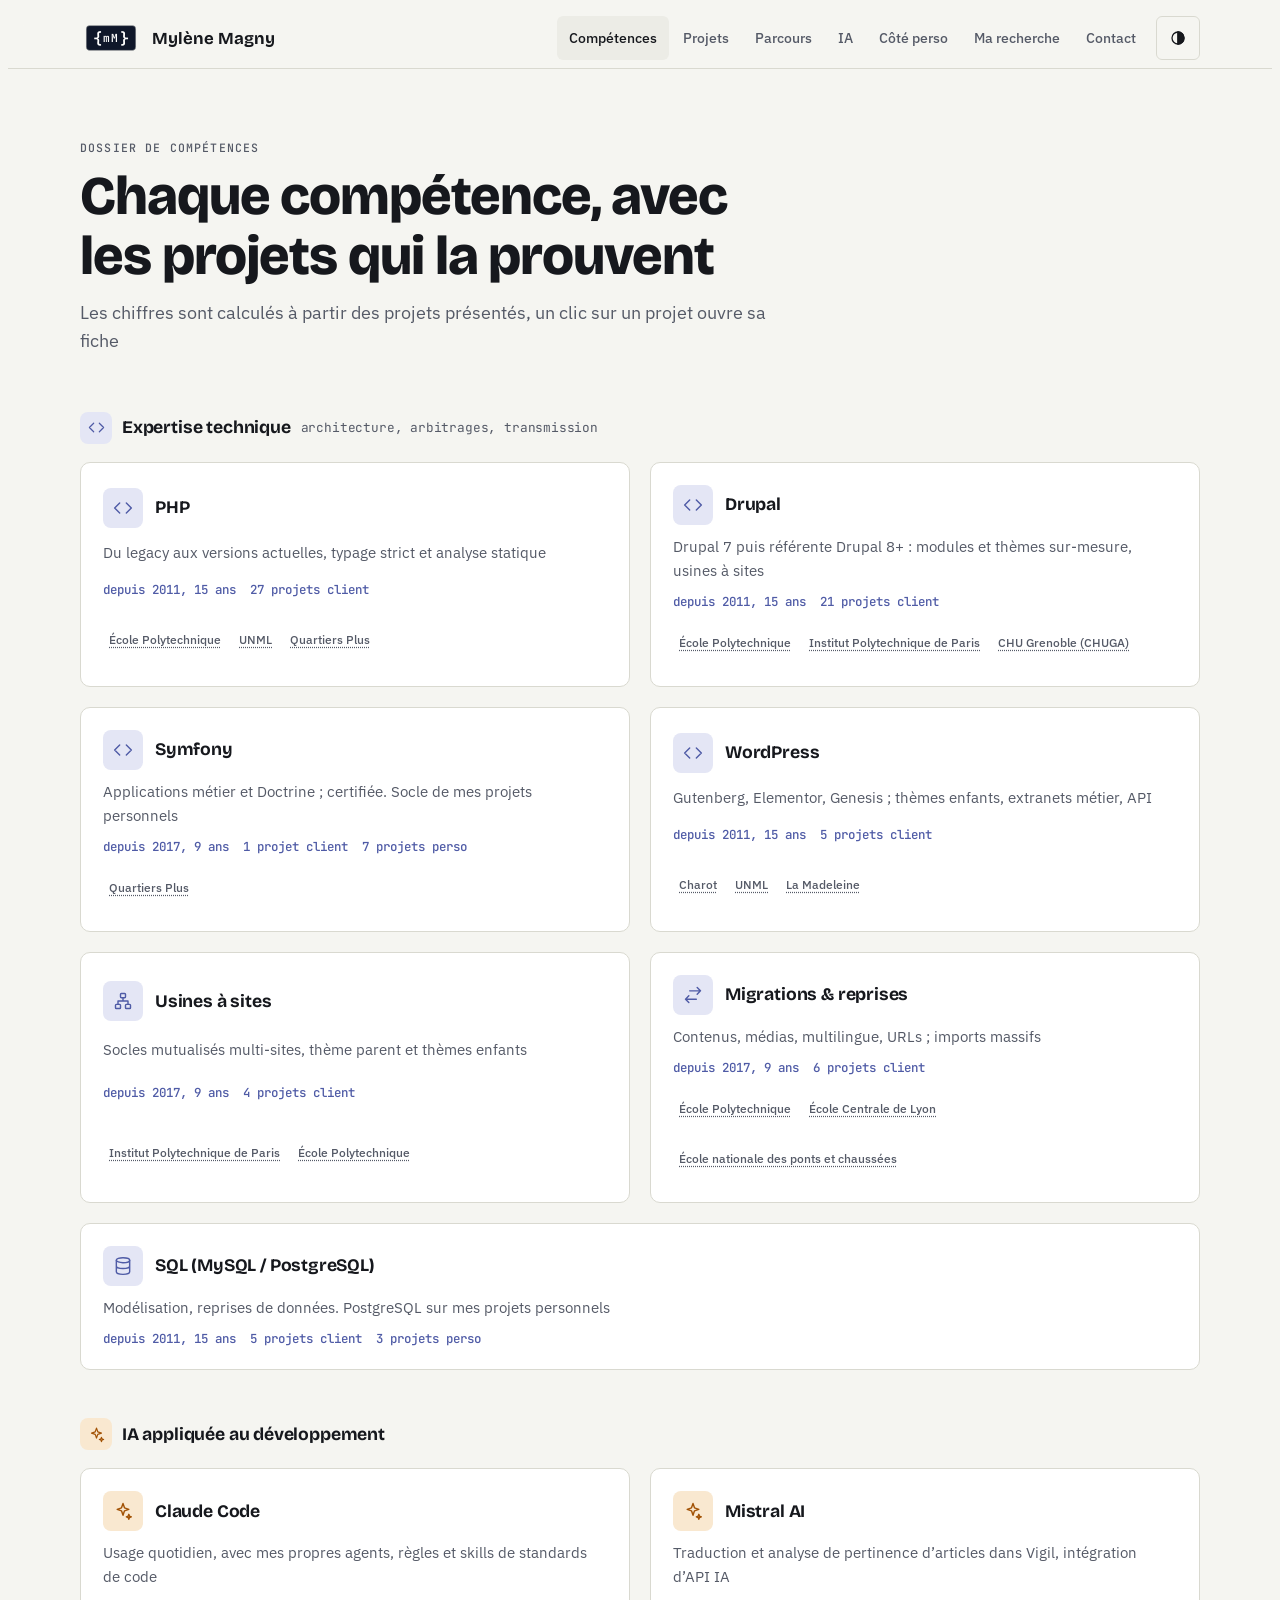
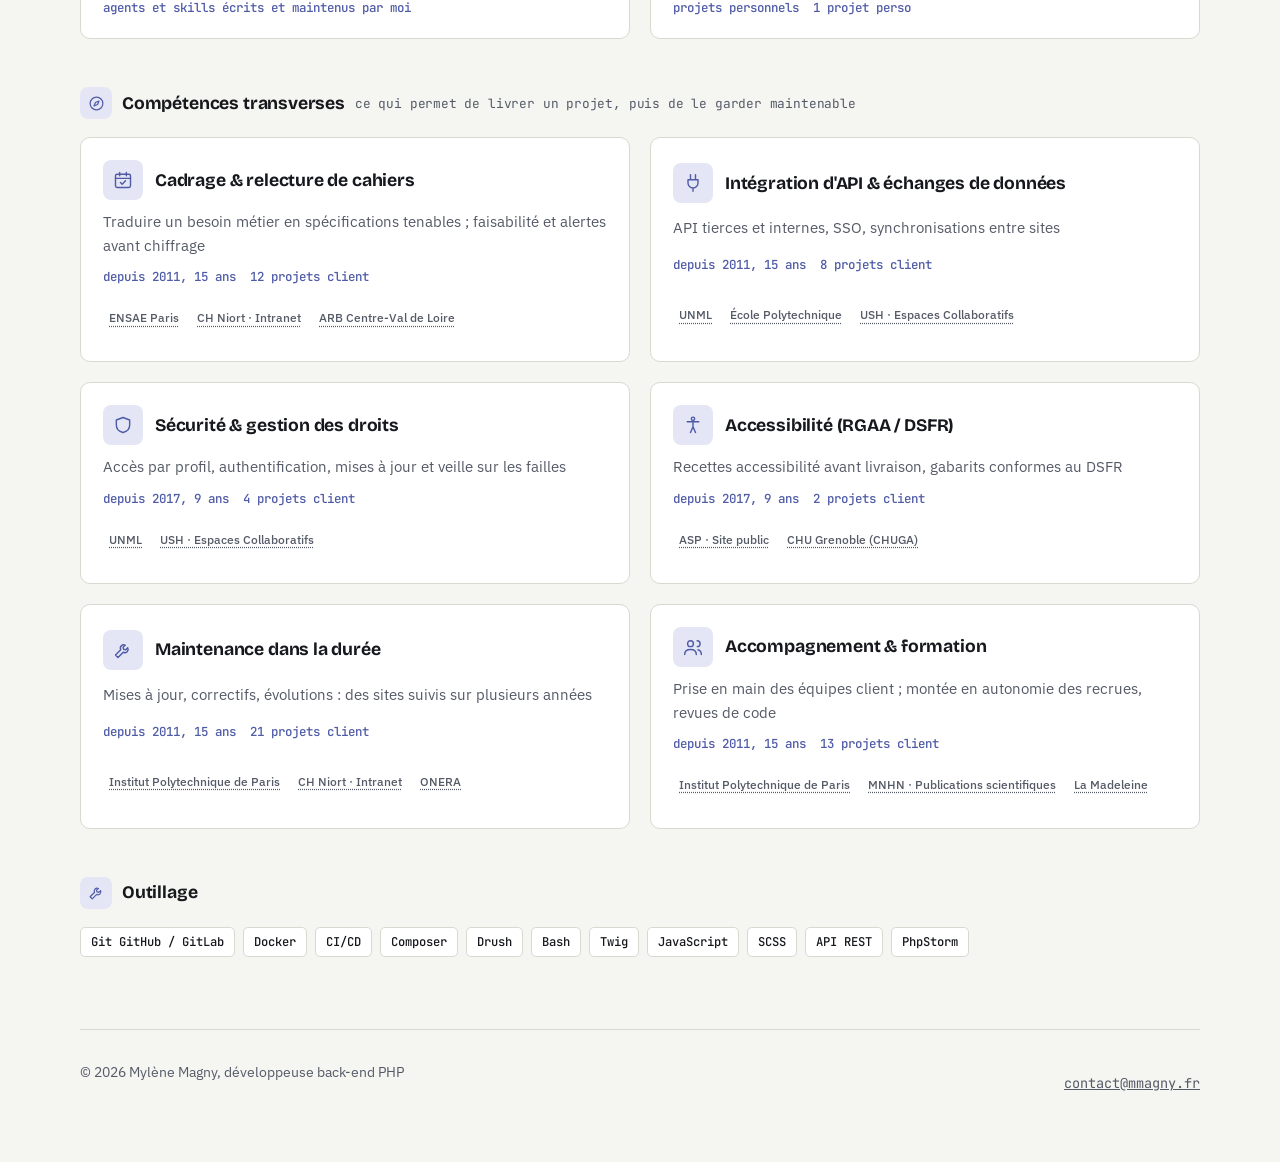
==== site/competences.html @ 267fdde6 "feat(site): harmoniser les intitulés, retirer les éléments sensibles des projets et enrichir les loi" ====
<!doctype html>
<html lang="fr">
<head>
    <script src="/tarteaucitron/tarteaucitron.min.js"></script>

    <script type="text/javascript">
        tarteaucitron.init({
            "privacyUrl": "", /* Url de la politique de confidentialité */
            "bodyPosition": "top", /* top place le bandeau de consentement au début du code html, mieux pour l'accessibilité */

            "hashtag": "#tarteaucitron", /* Hashtag qui permet d'ouvrir le panneau de contrôle  */
            "cookieName": "tarteaucitron", /* Nom du cookie (uniquement lettres et chiffres) */

            "orientation": "middle", /* Position de la bannière (top - bottom - popup - banner) */

            "groupServices": true, /* Grouper les services par catégorie */
            "showDetailsOnClick": true, /* Cliquer pour ouvrir la description */
            "serviceDefaultState": "wait", /* Statut par défaut (true - wait - false) */

            "showAlertSmall": false, /* Afficher la petite bannière en bas à droite */
            "cookieslist": false, /* Afficher la liste des cookies via une mini bannière */
            "cookieslistEmbed": false, /* Afficher la liste des cookies dans le panneau de contrôle */

            "closePopup": true, /* Afficher un X pour fermer la bannière */

            "showIcon": true, /* Afficher un cookie pour ouvrir le panneau */
            //"iconSrc": "", /* Optionnel: URL ou image en base64 */
            "iconPosition": "BottomRight", /* Position de l'icons: (BottomRight - BottomLeft - TopRight - TopLeft) */

            "adblocker": false, /* Afficher un message si un Adblocker est détecté */

            "DenyAllCta" : true, /* Afficher le bouton Tout refuser */
            "AcceptAllCta" : true, /* Afficher le bouton Tout accepter */
            "highPrivacy": true, /* Attendre le consentement */
            "alwaysNeedConsent": false, /* Demander le consentement même pour les services "Privacy by design" */

            "handleBrowserDNTRequest": false, /* Refuser tout par défaut si Do Not Track est activé sur le navigateur */

            "removeCredit": false, /* Retirer le lien de crédit vers tarteaucitron.io */
            "moreInfoLink": true, /* Afficher le lien En savoir plus */

            "useExternalCss": false, /* Mode expert : désactiver le chargement des fichiers .css tarteaucitron */
            "useExternalJs": false, /* Mode expert : désactiver le chargement des fichiers .js tarteaucitron */

            //"cookieDomain": ".my-multisite-domaine.fr", /* Optionnel: domaine principal pour partager le consentement avec des sous domaines */

            "readmoreLink": "", /* Changer le lien En savoir plus par défaut */

            "mandatory": true, /* Afficher un message pour l'utilisation de cookies obligatoires */
            "mandatoryCta": false, /* Afficher un bouton pour les cookies obligatoires (déconseillé) */

            //"customCloserId": "", /* Optionnel a11y: ID personnalisé pour ouvrir le panel */

            "googleConsentMode": true, /* Activer le Google Consent Mode v2 pour Google ads & GA4 */
            "bingConsentMode": true, /* Activer le Bing Consent Mode pour Clarity & Bing Ads */
            "pianoConsentMode": true, /* Activer le Consent Mode pour Piano Analytics */
            "pianoConsentModeEssential": false, /* Activer par défaut le mode Essential de Piano */
            "softConsentMode": false, /* Soft consent mode (le consentement est requis pour charger les tags) */

            "dataLayer": false, /* Envoyer un événement dans dataLayer avec le statut des services */
            "serverSide": false, /* Server side seulement, les tags ne sont pas chargé côté client */

            "partnersList": true /* Afficher le détail du nombre de partenaires sur la bandeau */
        });
    </script>

    <script>
        tarteaucitron.user.gtagUa = 'G-7Z94XRN9K2';
        // tarteaucitron.user.gtagCrossdomain = ['example.com', 'example2.com'];
        tarteaucitron.user.gtagMore = function () { /* add here your optionnal gtag() */ };
        (tarteaucitron.job = tarteaucitron.job || []).push('gtag');
    </script>

    <meta charset="utf-8" />
    <meta name="viewport" content="width=device-width, initial-scale=1" />

    <title>Compétences · Mylène Magny</title>
    <meta name="description" content="Dossier de compétences de Mylène Magny : Drupal, PHP, Symfony, WordPress, et compétences transverses, avec l'ancienneté et les projets qui les prouvent." />

    <link rel="canonical" href="https://mmagny.fr/competences.html">

    <!-- Partage social : mêmes règles que la page d'accueil, URL absolues. -->
    <meta property="og:site_name" content="Mylène Magny">
    <meta property="og:locale" content="fr_FR">
    <meta property="og:title" content="Compétences · Mylène Magny">
    <meta property="og:description"
          content="Dossier de compétences de Mylène Magny : Drupal, PHP, Symfony, WordPress, et compétences transverses, avec l'ancienneté et les projets qui les prouvent.">
    <meta property="og:type" content="website">
    <meta property="og:url" content="https://mmagny.fr/competences.html">
    <meta property="og:image" content="https://mmagny.fr/assets/img/og-image.png">
    <meta property="og:image:width" content="1200">
    <meta property="og:image:height" content="630">
    <meta property="og:image:type" content="image/png">
    <meta property="og:image:alt"
          content="Mylène Magny, développeuse back-end PHP : Drupal, Symfony, WordPress, Docker.">

    <meta name="twitter:card" content="summary_large_image">
    <meta name="twitter:title" content="Compétences · Mylène Magny">
    <meta name="twitter:description"
          content="Dossier de compétences de Mylène Magny : Drupal, PHP, Symfony, WordPress, et compétences transverses, avec l'ancienneté et les projets qui les prouvent.">
    <meta name="twitter:image" content="https://mmagny.fr/assets/img/og-image.png">

    <link rel="icon" href="./assets/favicon/favicon.ico" sizes="any">
    <link rel="icon" type="image/png" sizes="32x32" href="./assets/favicon/favicon-32x32.png">
    <link rel="icon" type="image/png" sizes="16x16" href="./assets/favicon/favicon-16x16.png">
    <link rel="apple-touch-icon" sizes="180x180" href="./assets/favicon/apple-touch-icon.png">
    <link rel="manifest" href="./assets/favicon/site.webmanifest">
    <meta name="theme-color" content="#0f172a">

    <link rel="preconnect" href="https://fonts.googleapis.com">
    <link rel="preconnect" href="https://fonts.gstatic.com" crossorigin>
    <link href="https://fonts.googleapis.com/css2?family=Bricolage+Grotesque:opsz,wght@12..96,500;12..96,700;12..96,800&amp;family=IBM+Plex+Sans:wght@400;500;600&amp;family=JetBrains+Mono:wght@400;500;600&amp;display=swap" rel="stylesheet">
    <link rel="stylesheet" href="./assets/css/site.css">
    <script>try{var th=localStorage.getItem('theme');if(th)document.documentElement.dataset.theme=th}catch(e){}</script>

<!-- Matomo -->
    <script>
        var _paq = window._paq = window._paq || [];
        /* tracker methods like "setCustomDimension" should be called before "trackPageView" */
        _paq.push(['trackPageView']);
        _paq.push(['enableLinkTracking']);
        (function() {
            var u="//matomo.mmagny.fr/";
            _paq.push(['setTrackerUrl', u+'matomo.php']);
            _paq.push(['setSiteId', '1']);
            var d=document, g=d.createElement('script'), s=d.getElementsByTagName('script')[0];
            g.async=true; g.src=u+'matomo.js'; s.parentNode.insertBefore(g,s);
        })();
    </script>
    <!-- End Matomo Code -->
</head>

<body id="top">
<a href="#contenu" class="skip">Aller au contenu</a>
<header class="top"><div class="bar">
  <a class="brand" href="./index.html#top" aria-label="Accueil"><svg class="logo" xmlns="http://www.w3.org/2000/svg" width="62" height="38" viewBox="0 0 1000 600" aria-hidden="true">
                <g transform="translate(500,300)">
                    <rect x="-400" y="-200" width="800" height="400" rx="55" ry="55" fill="#0f172a"/>
                    <text x="-220" y="20" text-anchor="middle" dominant-baseline="middle" fill="#ffffff" font-size="250" font-weight="600" font-family="JetBrains Mono, Menlo, Consolas, monospace">{</text>
                    <text x="0" y="20" text-anchor="middle" dominant-baseline="middle" fill="#ffffff" font-size="180" font-weight="600" font-family="JetBrains Mono, Menlo, Consolas, monospace" letter-spacing="10">mM</text>
                    <text x="220" y="20" text-anchor="middle" dominant-baseline="middle" fill="#ffffff" font-size="250" font-weight="600" font-family="JetBrains Mono, Menlo, Consolas, monospace">}</text>
                </g>
            </svg><span>Mylène Magny</span></a>
  <nav aria-label="Navigation">
    <a href="./competences.html" aria-current="page">Compétences</a>
    <a href="./projets.html">Projets</a>
    <a href="./index.html#experiences">Parcours</a>
    <a href="./index.html#ia">IA</a>
    <a href="./index.html#projets-perso">Côté perso</a>
    <a href="./index.html#recherche">Ma recherche</a>
    <a href="./index.html#contact">Contact</a>
  </nav>
  <button class="theme" type="button" data-theme-toggle aria-label="Changer de thème" title="Changer de thème"><svg class="ic" viewBox="0 0 24 24" aria-hidden="true"><circle cx="12" cy="12" r="8"/><path d="M12 4v16"/><path d="M12 4a8 8 0 0 1 0 16z" fill="currentColor"/></svg></button>
</div></header>

<main class="wrap" id="contenu">
<section style="border:0;padding-bottom:20px">
    <div class="head"><span class="label">Dossier de compétences</span><h1 style="font-size:clamp(2.2rem,5vw,3.4rem)">Chaque compétence, avec les projets qui la prouvent</h1>
      <p class="lead">Les chiffres sont calculés à partir des projets présentés, un clic sur un projet ouvre sa fiche</p></div>
  </section>
  <section style="border:0;padding-top:0">
    <h3 class="sub" style="margin-top:0"><span class="tile sm" data-ic="code"></span>Expertise technique <span class="note">architecture, arbitrages, transmission</span></h3>
    <div class="grid2" id="c-tech"></div>
    <h3 class="sub"><span class="tile sm ia" data-ic="sparkles"></span>IA appliquée au développement</h3>
    <div class="grid2" id="c-ia"></div>
    <h3 class="sub"><span class="tile sm" data-ic="compass"></span>Compétences transverses <span class="note">ce qui permet de livrer un projet, puis de le garder maintenable</span></h3>
    <div class="grid2" id="c-trans"></div>
    <h3 class="sub"><span class="tile sm" data-ic="wrench"></span>Outillage</h3>
    <div class="tags"><span class="chip">Git GitHub / GitLab</span><span class="chip">Docker</span><span class="chip">CI/CD</span><span class="chip">Composer</span><span class="chip">Drush</span><span class="chip">Bash</span><span class="chip">Twig</span><span class="chip">JavaScript</span><span class="chip">SCSS</span><span class="chip">API REST</span><span class="chip">PhpStorm</span></div>
  </section>

<footer><span>© <span id="year"></span> Mylène Magny, développeuse back-end PHP</span><a class="mono" href="mailto:contact@mmagny.fr">contact@mmagny.fr</a></footer>
</main>
<script src="./assets/js/icons.js"></script>
<script src="./assets/js/theme.js"></script>
<script src="./assets/js/projets-data.js"></script>
<script src="./assets/js/personal-projects.js"></script>
<script src="./assets/js/competences.js"></script>
</body>
</html>
---- site/assets/css/site.css ----
/* Concept : lecture de code. Blocs terminal, violet PHP pour le back-end, ambre réservé à l'IA. */
:root{
  --bg:#F5F5F1; --surface:#FFFFFF; --surface2:#ECECE6; --line:#D9D9D0;
  --fg:#16181D; --muted:#555A67;
  --php:#4F5BA6; --php-soft:#E4E6F5;
  --ia:#A25205; --ia-soft:#F9E8D0;
  --ok:#2F7D4F;
  --term:#12141A; --term-fg:#D6D9E0; --term-dim:#7C8393;
  --f-display:"Bricolage Grotesque",system-ui,sans-serif;
  --f-body:"IBM Plex Sans",system-ui,sans-serif;
  --f-mono:"JetBrains Mono",ui-monospace,Menlo,monospace;
}
@media (prefers-color-scheme:dark){:root:not([data-theme="light"]){
  --bg:#0E1015; --surface:#151821; --surface2:#1B1F2A; --line:#272C39;
  --fg:#ECEDF1; --muted:#9AA0AE; --php:#9AA6F2; --php-soft:#1F2442;
  --ia:#F0A449; --ia-soft:#33260F; --ok:#6CCB92;
  --term:#0A0B0F; --term-fg:#D6D9E0; --term-dim:#6D7485; color-scheme:dark}}
:root[data-theme="dark"]{
  --bg:#0E1015; --surface:#151821; --surface2:#1B1F2A; --line:#272C39;
  --fg:#ECEDF1; --muted:#9AA0AE; --php:#9AA6F2; --php-soft:#1F2442;
  --ia:#F0A449; --ia-soft:#33260F; --ok:#6CCB92;
  --term:#0A0B0F; --term-fg:#D6D9E0; --term-dim:#6D7485; color-scheme:dark}

*{box-sizing:border-box}
body{background:var(--bg);color:var(--fg);font:400 16px/1.6 var(--f-body);padding-block:0;
  padding-left:max(16px,env(safe-area-inset-left,0px));padding-right:max(16px,env(safe-area-inset-right,0px))}
a{color:inherit}
:focus-visible{outline:2px solid var(--php);outline-offset:3px;border-radius:4px}
.wrap{max-width:1120px;margin:0 auto}
h1,h2,h3,h4{font-family:var(--f-display);line-height:1.1;margin:0;text-wrap:balance;letter-spacing:-.02em}
h1{font-size:clamp(2.4rem,6.4vw,4.4rem);font-weight:800}
h2{font-size:clamp(1.7rem,3.6vw,2.4rem);font-weight:700}
h3{font-size:1.1rem;font-weight:700;letter-spacing:-.01em}
h4{font-size:1rem;font-weight:700}
p{margin:0}
.mono{font-family:var(--f-mono)}
.label{font:500 .72rem/1.2 var(--f-mono);letter-spacing:.1em;text-transform:uppercase;color:var(--muted);display:inline-flex;align-items:center;gap:8px}
.lead{font-size:1.12rem;color:var(--muted);max-width:64ch}
.body{color:var(--muted);font-size:.97rem;max-width:68ch}
section{padding-block:72px;border-top:1px solid var(--line)}
.head{display:grid;gap:12px;margin-bottom:36px}
.ic{width:1.15em;height:1.15em;stroke:currentColor;fill:none;stroke-width:1.7;stroke-linecap:round;stroke-linejoin:round;flex:none}
.tile{width:40px;height:40px;border-radius:8px;display:grid;place-items:center;background:var(--php-soft);color:var(--php);flex:none}
.tile .ic{width:20px;height:20px}
.tile.ia{background:var(--ia-soft);color:var(--ia)}
.tile.sm{width:32px;height:32px}.tile.sm .ic{width:17px;height:17px}

header.top{position:sticky;top:env(safe-area-inset-top,0px);z-index:20;background:color-mix(in srgb,var(--bg) 90%,transparent);backdrop-filter:blur(10px);border-bottom:1px solid var(--line);
  margin-inline:calc(-1 * max(16px,env(safe-area-inset-left,0px)));padding-inline:max(16px,env(safe-area-inset-left,0px))}
body::before{content:"";position:fixed;inset:0 0 auto;height:env(safe-area-inset-top,0px);z-index:30;background:var(--bg)}
.bar{display:flex;align-items:center;gap:8px;min-height:60px;max-width:1120px;margin:0 auto}
.brand{font:700 1.05rem var(--f-display);text-decoration:none;display:flex;align-items:center;gap:10px;margin-right:auto;min-height:44px}
.brand i{font:500 .8rem var(--f-mono);font-style:normal;background:var(--fg);color:var(--bg);padding:3px 7px;border-radius:4px}
nav{display:flex;gap:2px}
nav a,.theme{font:500 .88rem var(--f-body);text-decoration:none;padding:0 12px;border-radius:6px;color:var(--muted);min-height:44px;display:inline-flex;align-items:center;white-space:nowrap}
nav a:hover{color:var(--fg)}
nav a[aria-current="page"]{color:var(--fg);background:var(--surface2)}
.theme{border:1px solid var(--line);background:none;cursor:pointer;color:var(--fg)}
@media(max-width:900px){.bar{flex-wrap:wrap;padding-block:4px}nav{order:3;width:100%;overflow-x:auto}}

.btn{display:inline-flex;align-items:center;gap:8px;min-height:48px;padding:0 20px;border-radius:6px;font:600 .95rem var(--f-body);text-decoration:none;border:1px solid var(--fg);cursor:pointer;background:none;color:var(--fg)}
.btn.solid{background:var(--fg);color:var(--bg)}
.btn.sm{min-height:44px;padding:0 16px;font-size:.88rem}
.btn:hover{transform:translateY(-1px)}
.actions{display:flex;flex-wrap:wrap;gap:12px}

.chip{font:500 .76rem/1 var(--f-mono);padding:8px 10px;min-height:30px;border:1px solid var(--line);border-radius:5px;background:var(--surface);color:var(--fg);display:inline-flex;align-items:center;gap:6px}
.chip.php{background:var(--php-soft);border-color:transparent;color:var(--php)}
.chip.ia{background:var(--ia-soft);border-color:transparent;color:var(--ia)}
.chip.ok{color:var(--ok)}
.tags{display:flex;flex-wrap:wrap;gap:8px}

.term{background:var(--term);color:var(--term-fg);border-radius:10px;border:1px solid var(--line);overflow:hidden;font:400 .82rem/1.7 var(--f-mono);min-width:0}
.term .tb{display:flex;align-items:center;gap:7px;padding:10px 14px;border-bottom:1px solid #ffffff14;color:var(--term-dim);font-size:.74rem}
.term .tb b{width:9px;height:9px;border-radius:50%;background:#ffffff25;display:inline-block}
.term .tb span{margin-left:8px;flex:1}
.term .tb button{background:none;border:1px solid #ffffff25;color:var(--term-dim);border-radius:5px;font:inherit;padding:0 10px;min-height:44px;cursor:pointer;margin-block:-8px}
.term pre{margin:0;padding:16px 18px;overflow-x:auto;font:inherit;white-space:pre;min-height:11.5em}
.tk{color:#9AA6F2}.ts{color:#8FD6A8}.tc{color:var(--term-dim)}.ta{color:#F0A449}

.hero{padding-block:64px 56px;border:0;display:grid;grid-template-columns:1.1fr .9fr;gap:48px;align-items:center}
.hero>*{min-width:0}
.hero h1 em{font-style:normal;color:var(--php)}
.avail{display:inline-flex;align-items:center;gap:8px;font:500 .85rem var(--f-mono);color:var(--muted);margin-bottom:22px}
.avail::before{content:"";width:8px;height:8px;border-radius:50%;background:var(--ok);box-shadow:0 0 0 4px color-mix(in srgb,var(--ok) 25%,transparent)}
.hero .tags{margin-block:24px 28px}
@media(max-width:860px){.hero{grid-template-columns:1fr;gap:32px;padding-block:40px 40px}}
.facts{display:grid;grid-template-columns:repeat(3,1fr);border:1px solid var(--line);border-radius:10px;background:var(--surface);overflow:hidden;margin-bottom:20px}
.facts div{padding:22px;border-right:1px solid var(--line);color:var(--muted);font-size:.95rem}
.facts div:last-child{border:0}
.facts b{font:800 1.9rem/1 var(--f-display);letter-spacing:-.03em;font-variant-numeric:tabular-nums;color:var(--fg);margin-right:.3em}
@media(max-width:620px){.facts{grid-template-columns:1fr}.facts div{border-right:0;border-bottom:1px solid var(--line)}.facts div:last-child{border:0}}

.grid2,.grid3,.grid4{display:grid;gap:20px}
.grid2{grid-template-columns:repeat(2,1fr)}.grid3{grid-template-columns:repeat(3,1fr)}.grid4{grid-template-columns:repeat(4,1fr)}
.grid2>*,.grid3>*,.grid4>*{min-width:0}
@media(max-width:960px){.grid4{grid-template-columns:1fr 1fr}.grid3{grid-template-columns:1fr 1fr}}
@media(max-width:620px){.grid2,.grid3,.grid4{grid-template-columns:1fr}}
.card{background:var(--surface);border:1px solid var(--line);border-radius:10px;padding:22px;display:flex;flex-direction:column;gap:12px;min-width:0;text-align:left;color:inherit;font:inherit}
.card p{color:var(--muted);font-size:.94rem}
.card .top{display:flex;align-items:center;gap:12px}
.card .stackrow{display:flex;flex-wrap:wrap;gap:6px;margin-top:auto;padding-top:6px}
button.card{cursor:pointer;transition:border-color .2s,transform .2s}
button.card:hover{border-color:var(--php);transform:translateY(-2px)}
.more{font:500 .78rem var(--f-mono);color:var(--php);display:inline-flex;align-items:center;gap:6px;margin-top:4px}

.lvl{display:grid;grid-template-columns:230px 1fr;border-top:1px solid var(--line);padding-block:22px;gap:12px 32px}
.lvl:last-of-type{border-bottom:1px solid var(--line)}
.lvl>*{min-width:0}
.lvl h3 .label{display:block;margin-top:8px;font-weight:400;text-transform:none;letter-spacing:0;font-family:var(--f-body);font-size:.85rem}
@media(max-width:700px){.lvl{grid-template-columns:1fr}}

.ia-band{background:var(--surface);border-block:1px solid var(--line)}
.ia-band .label.ia{color:var(--ia)}
.flow{display:grid;grid-template-columns:repeat(4,1fr);gap:20px;margin-block:8px 36px}
.flow>div{padding:16px 0 0;border-top:3px solid var(--line)}
.flow>div.h{border-top-color:var(--php)}.flow>div.m{border-top-color:var(--ia)}
.flow b{display:flex;gap:8px;align-items:center;font:700 1rem var(--f-display);margin-bottom:4px}
.flow span{font-size:.9rem;color:var(--muted)}
.flow small{font:500 .7rem var(--f-mono);letter-spacing:.08em;text-transform:uppercase;display:block;margin-bottom:8px}
.flow .h small{color:var(--php)}.flow .m small{color:var(--ia)}
@media(max-width:760px){.flow{grid-template-columns:1fr 1fr}}
@media(max-width:480px){.flow{grid-template-columns:1fr}}
.split{display:grid;grid-template-columns:1fr 1fr;gap:20px}
.split>*{min-width:0}
@media(max-width:820px){.split{grid-template-columns:1fr}}
.rule{border:1px solid var(--line);border-radius:10px;padding:22px;background:var(--bg)}
.rule ul{margin:12px 0 0;padding:0;list-style:none;display:grid;gap:10px}
.rule li{display:flex;gap:10px;font-size:.95rem}
.rule li .ic{margin-top:.25em;color:var(--php)}
.rule.ia li .ic{color:var(--ia)}
.rule .label{color:var(--php)}.rule.ia .label{color:var(--ia)}
.quote{border-left:3px solid var(--ia);padding:4px 0 4px 20px;font:500 1.1rem/1.5 var(--f-display);max-width:60ch}

.tl>div{display:grid;grid-template-columns:150px 1fr;gap:12px 32px;padding-block:26px;border-top:1px solid var(--line)}
.tl>div>*{min-width:0}
.tl .yr{font:500 .9rem var(--f-mono);color:var(--muted)}
.tl ul,.plain{margin:10px 0 0;padding:0;list-style:none;display:grid;gap:8px;color:var(--muted);font-size:.94rem}
.tl li,.plain li{display:flex;gap:10px}
.tl li .ic,.plain li .ic{margin-top:.28em;color:var(--php)}
.tl li b,.plain li b{color:var(--fg);font-weight:600}
.cols{display:grid;grid-template-columns:1fr 1fr;gap:32px}
.cols>*{min-width:0}
@media(max-width:620px){.tl>div,.cols{grid-template-columns:1fr}}
.sub{margin:48px 0 18px;display:flex;align-items:center;gap:10px}
.edu{display:grid;grid-template-columns:90px 1fr;gap:4px 20px;padding-block:16px;border-top:1px solid var(--line)}
.edu .yr{font:500 .85rem var(--f-mono);color:var(--muted)}
.edu p{color:var(--muted);font-size:.9rem}

.status{font:500 .7rem/1 var(--f-mono);display:inline-flex;align-items:center;gap:5px;padding:6px 10px;border-radius:99px;border:1px solid var(--line);color:var(--muted);white-space:nowrap}
.status.production{color:var(--ok);border-color:currentColor}
.status.beta,.status.staging{color:var(--php);border-color:currentColor}
.status.wip{color:var(--ia);border-color:currentColor}

.contact{background:var(--term);color:var(--term-fg);border-radius:14px;padding:clamp(28px,5vw,56px);display:grid;gap:24px;border:1px solid var(--line)}
.contact h2{color:#fff}
.contact .btn{color:#fff;border-color:#ffffff55}
.contact .btn.solid{background:#fff;color:#0A0B0F;border-color:#fff}
.contact .mono{color:var(--term-dim)}
footer{padding-block:32px 48px;border-top:1px solid var(--line);color:var(--muted);font-size:.85rem;display:flex;flex-wrap:wrap;gap:8px 24px;justify-content:space-between}

/* page projets : liste + panneau */
.filters{display:flex;flex-wrap:wrap;gap:8px;margin-bottom:12px;align-items:center}
.filters button,.filters input{font:500 .84rem var(--f-mono);min-height:44px;padding:0 14px;border-radius:6px;border:1px solid var(--line);background:var(--surface);color:var(--fg)}
.filters button{cursor:pointer;display:inline-flex;align-items:center;gap:8px}
.filters button[aria-pressed="true"]{background:var(--fg);color:var(--bg);border-color:var(--fg)}
.filters input{min-width:200px;flex:1;max-width:320px}
.count{font:400 .82rem var(--f-mono);color:var(--muted);margin-block:8px 18px}
.pj{display:grid;grid-template-columns:minmax(0,420px) minmax(0,1fr);gap:28px;align-items:start}
@media(max-width:960px){.pj{grid-template-columns:1fr}}
.plist{display:grid;border:1px solid var(--line);border-radius:10px;overflow:hidden;background:var(--surface)}
.pitem{display:flex;gap:12px;align-items:center;padding:14px 16px;border:0;border-bottom:1px solid var(--line);background:none;color:inherit;font:inherit;text-align:left;cursor:pointer;min-height:64px;width:100%}
.pitem:last-child{border-bottom:0}
.pitem:hover{background:var(--surface2)}
.pitem[aria-current="true"]{background:var(--php-soft);box-shadow:inset 3px 0 0 var(--php)}
.pitem b{display:block;font:700 .97rem var(--f-display);letter-spacing:-.01em}
.pitem small{display:block;color:var(--muted);font-size:.82rem}
.pitem[hidden]{display:none}
.panel{background:var(--surface);border:1px solid var(--line);border-radius:10px;padding:clamp(20px,3vw,32px);display:grid;gap:24px;min-width:0}
@media(min-width:961px){.panel{position:sticky;top:calc(76px + env(safe-area-inset-top,0px))}}
@media(max-width:960px){.panel{margin:0;border-radius:0;border-inline:0;border-top:2px solid var(--php)}}
.panel header{display:grid;gap:10px}
.panel .sec{display:grid;gap:10px}
.act{display:grid;gap:14px;margin:0;padding:0;list-style:none}
.act li{display:flex;gap:12px;font-size:.94rem;color:var(--muted)}
.result{border-left:3px solid var(--php);padding-left:14px;font-size:.97rem}
.empty{color:var(--muted);padding:24px}

/* compétences */
.skill{display:grid;gap:10px}
.skill .meta{font:500 .78rem var(--f-mono);color:var(--php);display:flex;flex-wrap:wrap;gap:4px 14px}
.skill .links{display:flex;flex-wrap:wrap;gap:6px}
.skill .links button{font:500 .78rem var(--f-body);border:0;background:none;color:var(--muted);text-decoration:underline;text-decoration-style:dotted;text-underline-offset:3px;cursor:pointer;padding:10px 6px;min-height:44px}
.skill .links button:hover{color:var(--fg)}

dialog{border:1px solid var(--line);border-radius:12px;background:var(--surface);color:var(--fg);padding:0;width:min(760px,calc(100vw - 24px));max-height:calc(100vh - 32px);overflow:auto}
dialog::backdrop{background:#000a}
dialog .x{position:sticky;top:0;float:right;margin:10px;min-width:44px;min-height:44px;border-radius:6px;border:1px solid var(--line);background:var(--surface);color:var(--fg);cursor:pointer;z-index:2}

.view{display:none}.view.on{display:block}
@media(prefers-reduced-motion:no-preference){.view.on{animation:in .35s ease both}@keyframes in{from{opacity:0;transform:translateY(6px)}to{opacity:1;transform:none}}}
.note{font:400 .8rem var(--f-mono);color:var(--muted)}

/* skip link, logo, cartes cliquables */
.skip{position:absolute;left:12px;top:-60px;z-index:50;background:var(--fg);color:var(--bg);padding:12px 18px;border-radius:6px;text-decoration:none;font-weight:600}
.skip:focus{top:calc(8px + env(safe-area-inset-top,0px))}
.logo{width:62px;height:38px;flex:none}
.logo rect{stroke:var(--line);stroke-width:6}
.card.link{position:relative;transition:border-color .2s,transform .2s}
.card.link:hover{border-color:var(--php);transform:translateY(-2px)}
.card.link .more{background:none;border:0;padding:0;cursor:pointer;min-height:44px;display:inline-flex;align-items:center}
.card.link .more::after{content:"";position:absolute;inset:0;border-radius:10px}
.card.link .more:focus-visible{outline:none}
.card.link:has(.more:focus-visible){outline:2px solid var(--php);outline-offset:3px}
.sr-only{position:absolute;width:1px;height:1px;overflow:hidden;clip:rect(0 0 0 0);white-space:nowrap}
html{scroll-behavior:smooth}
section[id]{scroll-margin-top:5rem}
@media(prefers-reduced-motion:reduce){html{scroll-behavior:auto}}
.theme{padding:0 12px;gap:6px}
.skill .links a{font:500 .78rem var(--f-body);color:var(--muted);text-decoration:underline;text-decoration-style:dotted;text-underline-offset:3px;padding:10px 6px;min-height:44px;display:inline-flex;align-items:center}
.skill .links a:hover{color:var(--fg)}
.view{display:block}
a.more{min-height:44px}
footer a{display:inline-flex;align-items:center;min-height:44px}


.where{display:grid;grid-template-columns:auto 1fr 1fr;gap:12px 28px;align-items:center;padding:16px 22px;margin-bottom:72px;border:1px dashed var(--line);border-radius:10px;background:var(--surface2)}
.where-item{display:flex;align-items:center;gap:12px;min-width:0}
.where-item p{color:var(--muted);font-size:.93rem}
.where-item b{color:var(--fg);font-weight:600}
.term .tb button{display:inline-grid;place-items:center;min-width:44px}
.term .tb button .ic{width:16px;height:16px}
@media(max-width:860px){.where{grid-template-columns:1fr}}

/* pastille « disponible » qui clignote, sauf si l'on préfère moins d'animation */
@keyframes blink{0%,100%{opacity:1;box-shadow:0 0 0 4px color-mix(in srgb,var(--ok) 25%,transparent)}50%{opacity:.3;box-shadow:0 0 0 8px transparent}}
@media(prefers-reduced-motion:no-preference){.avail::before{animation:blink 1.6s ease-in-out infinite}}
.nw,.facts b{white-space:nowrap}
.theme{min-width:44px;justify-content:center;padding:0}
.theme .ic{width:18px;height:18px}
/* grilles sans cellule vide : la dernière ligne s'étire */
.grid2>:last-child:nth-child(odd){grid-column:1/-1}
.g5{grid-template-columns:repeat(6,1fr)}.g5>*{grid-column:span 2}.g5>:nth-child(n+4){grid-column:span 3}
.g7{grid-template-columns:repeat(12,1fr)}.g7>*{grid-column:span 3}.g7>:nth-child(n+5){grid-column:span 4}
@media(max-width:960px){.g5,.g7{grid-template-columns:1fr 1fr}.g5>*,.g7>*,.g5>:nth-child(n+4),.g7>:nth-child(n+5){grid-column:auto}.g5>:last-child,.g7>:last-child{grid-column:1/-1}}
@media(max-width:620px){.g5,.g7{grid-template-columns:1fr}.g5>:last-child,.g7>:last-child{grid-column:auto}}
@media(min-width:621px) and (max-width:960px){.grid3:not(.g5):not(.g7)>:last-child:nth-child(odd){grid-column:1/-1}}
/* frise chronologique des études */
.frise{list-style:none;margin:22px 0 0;padding:0;display:grid;grid-template-columns:repeat(4,1fr)}
.frise li{position:relative;padding:30px 20px 0 0;min-width:0}
.frise li::before{content:"";position:absolute;top:8px;left:0;right:0;height:2px;background:var(--line)}
.frise li::after{content:"";position:absolute;top:2px;left:0;width:14px;height:14px;border-radius:50%;background:var(--php);box-shadow:0 0 0 4px var(--bg)}
.frise .yr{display:block;font:500 .8rem var(--f-mono);color:var(--php);margin-bottom:6px}
.frise p{color:var(--muted);font-size:.9rem;margin-top:4px}
@media(max-width:760px){.frise{grid-template-columns:1fr;border-left:2px solid var(--line);margin-left:6px}.frise li{padding:0 0 26px 24px}.frise li:last-child{padding-bottom:0}.frise li::before{display:none}.frise li::after{top:4px;left:-8px}}
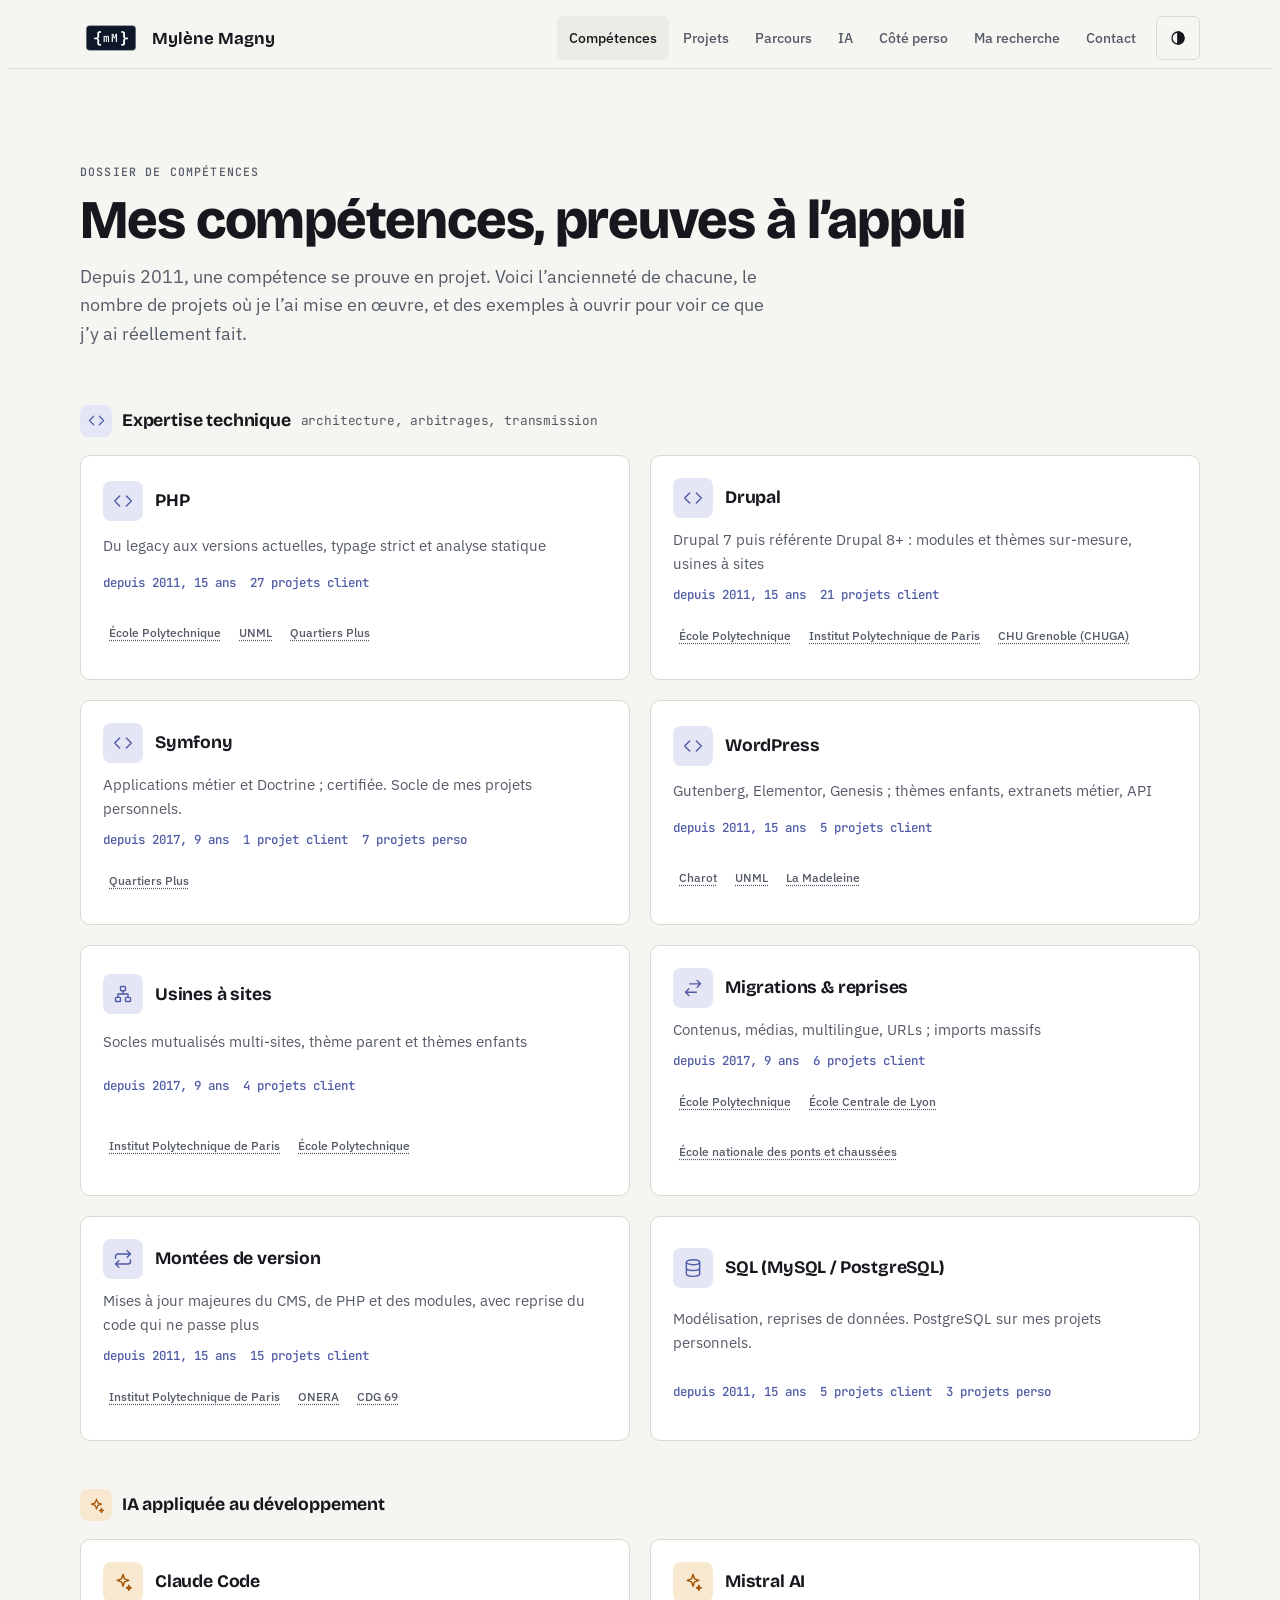
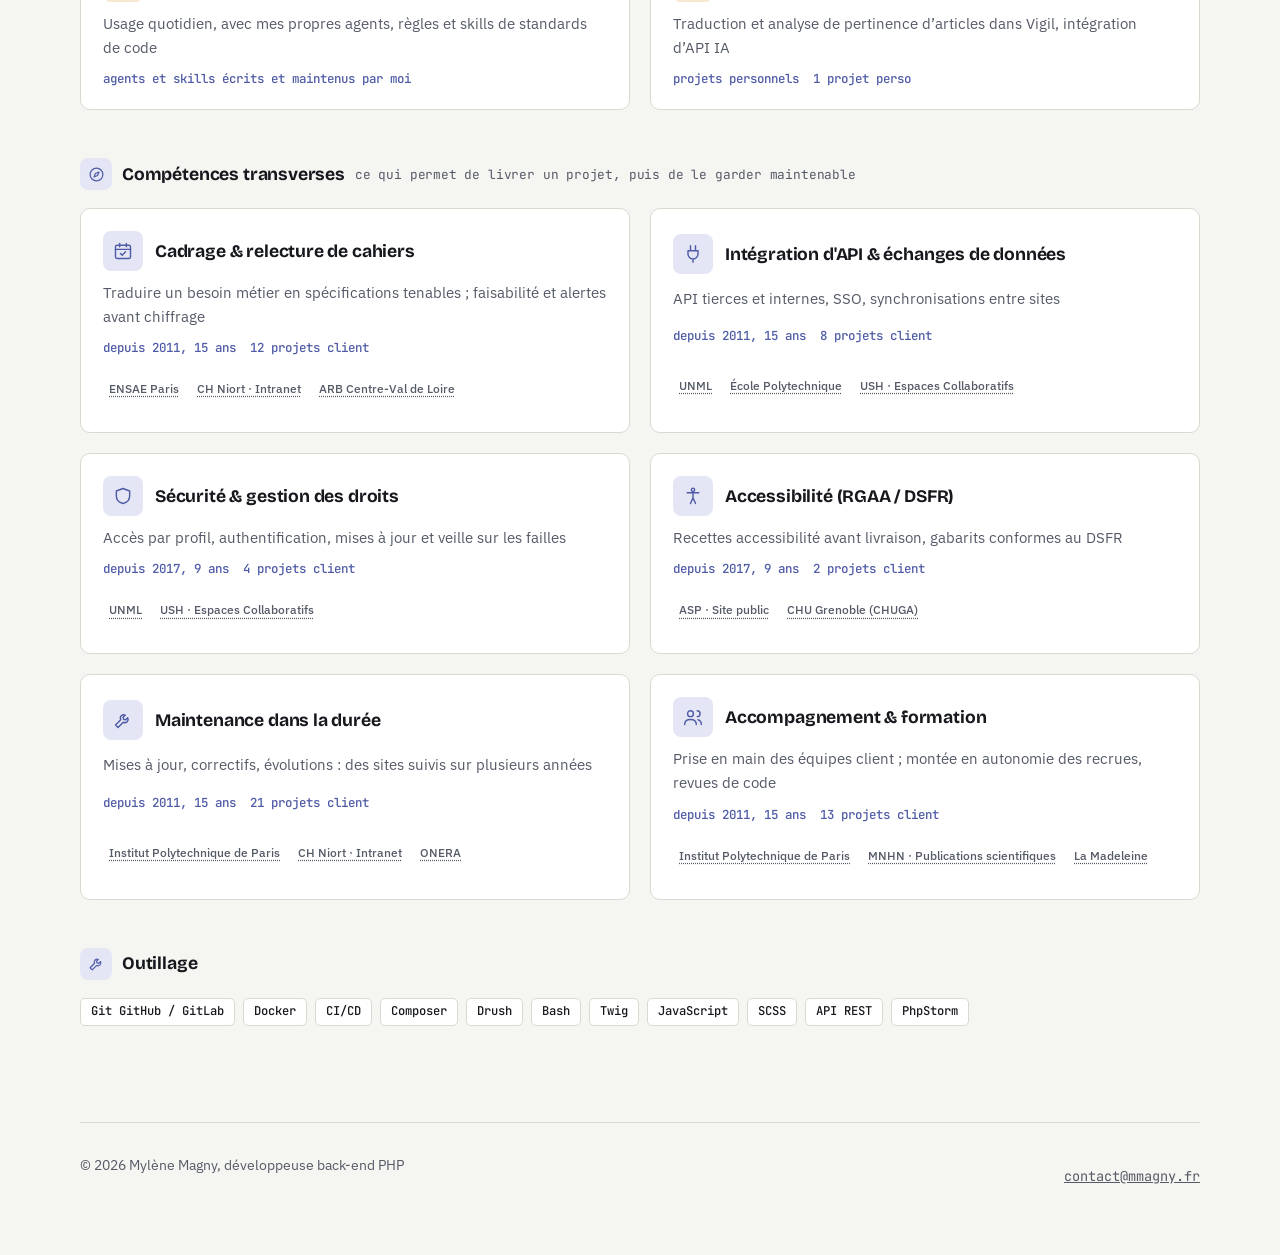
==== commit 0975a440: "feat(site): projets en grille avec fiche navigable, textes et ponctuation harmonisés, sections aérée" ====
--- a/site/competences.html
+++ b/site/competences.html
@@ -155,8 +155,8 @@
 
 <main class="wrap" id="contenu">
 <section style="border:0;padding-bottom:20px">
-    <div class="head"><span class="label">Dossier de compétences</span><h1 style="font-size:clamp(2.2rem,5vw,3.4rem)">Chaque compétence, avec les projets qui la prouvent</h1>
-      <p class="lead">Les chiffres sont calculés à partir des projets présentés, un clic sur un projet ouvre sa fiche</p></div>
+    <div class="head"><span class="label">Dossier de compétences</span><h1 style="font-size:clamp(2.2rem,5vw,3.4rem)">Mes compétences, preuves à l’appui</h1>
+      <p class="lead">Depuis 2011, une compétence se prouve en projet. Voici l’ancienneté de chacune, le nombre de projets où je l’ai mise en œuvre, et des exemples à ouvrir pour voir ce que j’y ai réellement fait.</p></div>
   </section>
   <section style="border:0;padding-top:0">
     <h3 class="sub" style="margin-top:0"><span class="tile sm" data-ic="code"></span>Expertise technique <span class="note">architecture, arbitrages, transmission</span></h3>
@@ -169,7 +169,7 @@
     <div class="tags"><span class="chip">Git GitHub / GitLab</span><span class="chip">Docker</span><span class="chip">CI/CD</span><span class="chip">Composer</span><span class="chip">Drush</span><span class="chip">Bash</span><span class="chip">Twig</span><span class="chip">JavaScript</span><span class="chip">SCSS</span><span class="chip">API REST</span><span class="chip">PhpStorm</span></div>
   </section>
 
-<footer><span>© <span id="year"></span> Mylène Magny, développeuse back-end PHP</span><a class="mono" href="mailto:contact@mmagny.fr">contact@mmagny.fr</a></footer>
+<footer><span>© <span id="year"></span> Mylène Magny, développeuse back-⁠end PHP</span><a class="mono" href="mailto:contact@mmagny.fr">contact@mmagny.fr</a></footer>
 </main>
 <script src="./assets/js/icons.js"></script>
 <script src="./assets/js/theme.js"></script>
--- a/site/assets/css/site.css
+++ b/site/assets/css/site.css
@@ -37,7 +37,8 @@
 .label{font:500 .72rem/1.2 var(--f-mono);letter-spacing:.1em;text-transform:uppercase;color:var(--muted);display:inline-flex;align-items:center;gap:8px}
 .lead{font-size:1.12rem;color:var(--muted);max-width:64ch}
 .body{color:var(--muted);font-size:.97rem;max-width:68ch}
-section{padding-block:72px;border-top:1px solid var(--line)}
+section{padding-block:96px}
+@media(max-width:620px){section{padding-block:64px}}
 .head{display:grid;gap:12px;margin-bottom:36px}
 .ic{width:1.15em;height:1.15em;stroke:currentColor;fill:none;stroke-width:1.7;stroke-linecap:round;stroke-linejoin:round;flex:none}
 .tile{width:40px;height:40px;border-radius:8px;display:grid;place-items:center;background:var(--php-soft);color:var(--php);flex:none}
@@ -64,7 +65,7 @@
 .btn:hover{transform:translateY(-1px)}
 .actions{display:flex;flex-wrap:wrap;gap:12px}
 
-.chip{font:500 .76rem/1 var(--f-mono);padding:8px 10px;min-height:30px;border:1px solid var(--line);border-radius:5px;background:var(--surface);color:var(--fg);display:inline-flex;align-items:center;gap:6px}
+.chip{font:500 .76rem/1 var(--f-mono);padding:6px 10px;min-height:28px;border:1px solid var(--line);border-radius:5px;background:var(--surface);color:var(--fg);display:inline-flex;align-items:center;gap:6px}
 .chip.php{background:var(--php-soft);border-color:transparent;color:var(--php)}
 .chip.ia{background:var(--ia-soft);border-color:transparent;color:var(--ia)}
 .chip.ok{color:var(--ok)}
@@ -104,7 +105,7 @@
 button.card:hover{border-color:var(--php);transform:translateY(-2px)}
 .more{font:500 .78rem var(--f-mono);color:var(--php);display:inline-flex;align-items:center;gap:6px;margin-top:4px}
 
-.lvl{display:grid;grid-template-columns:230px 1fr;border-top:1px solid var(--line);padding-block:22px;gap:12px 32px}
+.lvl{display:grid;align-items:center;grid-template-columns:230px 1fr;border-top:1px solid var(--line);padding-block:22px;gap:12px 32px}
 .lvl:last-of-type{border-bottom:1px solid var(--line)}
 .lvl>*{min-width:0}
 .lvl h3 .label{display:block;margin-top:8px;font-weight:400;text-transform:none;letter-spacing:0;font-family:var(--f-body);font-size:.85rem}
@@ -166,19 +167,7 @@
 .filters button[aria-pressed="true"]{background:var(--fg);color:var(--bg);border-color:var(--fg)}
 .filters input{min-width:200px;flex:1;max-width:320px}
 .count{font:400 .82rem var(--f-mono);color:var(--muted);margin-block:8px 18px}
-.pj{display:grid;grid-template-columns:minmax(0,420px) minmax(0,1fr);gap:28px;align-items:start}
-@media(max-width:960px){.pj{grid-template-columns:1fr}}
-.plist{display:grid;border:1px solid var(--line);border-radius:10px;overflow:hidden;background:var(--surface)}
-.pitem{display:flex;gap:12px;align-items:center;padding:14px 16px;border:0;border-bottom:1px solid var(--line);background:none;color:inherit;font:inherit;text-align:left;cursor:pointer;min-height:64px;width:100%}
-.pitem:last-child{border-bottom:0}
-.pitem:hover{background:var(--surface2)}
-.pitem[aria-current="true"]{background:var(--php-soft);box-shadow:inset 3px 0 0 var(--php)}
-.pitem b{display:block;font:700 .97rem var(--f-display);letter-spacing:-.01em}
-.pitem small{display:block;color:var(--muted);font-size:.82rem}
-.pitem[hidden]{display:none}
 .panel{background:var(--surface);border:1px solid var(--line);border-radius:10px;padding:clamp(20px,3vw,32px);display:grid;gap:24px;min-width:0}
-@media(min-width:961px){.panel{position:sticky;top:calc(76px + env(safe-area-inset-top,0px))}}
-@media(max-width:960px){.panel{margin:0;border-radius:0;border-inline:0;border-top:2px solid var(--php)}}
 .panel header{display:grid;gap:10px}
 .panel .sec{display:grid;gap:10px}
 .act{display:grid;gap:14px;margin:0;padding:0;list-style:none}
@@ -240,11 +229,7 @@
 .theme .ic{width:18px;height:18px}
 /* grilles sans cellule vide : la dernière ligne s'étire */
 .grid2>:last-child:nth-child(odd){grid-column:1/-1}
-.g5{grid-template-columns:repeat(6,1fr)}.g5>*{grid-column:span 2}.g5>:nth-child(n+4){grid-column:span 3}
-.g7{grid-template-columns:repeat(12,1fr)}.g7>*{grid-column:span 3}.g7>:nth-child(n+5){grid-column:span 4}
-@media(max-width:960px){.g5,.g7{grid-template-columns:1fr 1fr}.g5>*,.g7>*,.g5>:nth-child(n+4),.g7>:nth-child(n+5){grid-column:auto}.g5>:last-child,.g7>:last-child{grid-column:1/-1}}
-@media(max-width:620px){.g5,.g7{grid-template-columns:1fr}.g5>:last-child,.g7>:last-child{grid-column:auto}}
-@media(min-width:621px) and (max-width:960px){.grid3:not(.g5):not(.g7)>:last-child:nth-child(odd){grid-column:1/-1}}
+@media(min-width:621px) and (max-width:960px){.grid3>:last-child:nth-child(odd){grid-column:1/-1}}
 /* frise chronologique des études */
 .frise{list-style:none;margin:22px 0 0;padding:0;display:grid;grid-template-columns:repeat(4,1fr)}
 .frise li{position:relative;padding:30px 20px 0 0;min-width:0}
@@ -253,3 +238,24 @@
 .frise .yr{display:block;font:500 .8rem var(--f-mono);color:var(--php);margin-bottom:6px}
 .frise p{color:var(--muted);font-size:.9rem;margin-top:4px}
 @media(max-width:760px){.frise{grid-template-columns:1fr;border-left:2px solid var(--line);margin-left:6px}.frise li{padding:0 0 26px 24px}.frise li:last-child{padding-bottom:0}.frise li::before{display:none}.frise li::after{top:4px;left:-8px}}
+
+/* filigrane Claude dans le bloc IA */
+.ia-band{overflow:hidden}
+.ia-wrap{position:relative}
+.ia-wrap>*{position:relative}
+.ia-wrap>.wm{position:absolute;right:-70px;top:-30px;width:min(440px,70vw);height:auto;stroke:var(--ia);stroke-width:15;stroke-linecap:round;fill:none;opacity:.06;pointer-events:none}
+/* cartes d'appel à l'action et illustration qui comblent la dernière ligne */
+.card.cta{background:var(--php-soft);border-color:transparent}
+.card.cta .tile{background:var(--surface);}
+.collage .icons{display:flex;flex-wrap:wrap;gap:8px}
+.collage .icons .tile{background:var(--surface)}
+
+/* fenêtre de projet : navigation précédent / suivant */
+.pnav{position:sticky;bottom:0;display:flex;align-items:center;justify-content:space-between;gap:12px;padding:10px 16px;background:var(--surface);border-top:1px solid var(--line);font:500 .85rem var(--f-mono);color:var(--muted)}
+.pnav:empty{display:none}
+.pnav button{min-height:44px;padding:0 16px;display:inline-flex;align-items:center;gap:8px;border:1px solid var(--line);border-radius:6px;background:var(--surface);color:var(--fg);font:500 .88rem var(--f-body);cursor:pointer}
+.pnav button:hover{border-color:var(--php)}
+.pnav button:first-child .ic{transform:scaleX(-1)}
+/* trois blocs « Ma recherche » de même gabarit, pastilles en pied */
+.rech .card p{font-size:.95rem}
+.rech .stackrow{margin-top:auto}
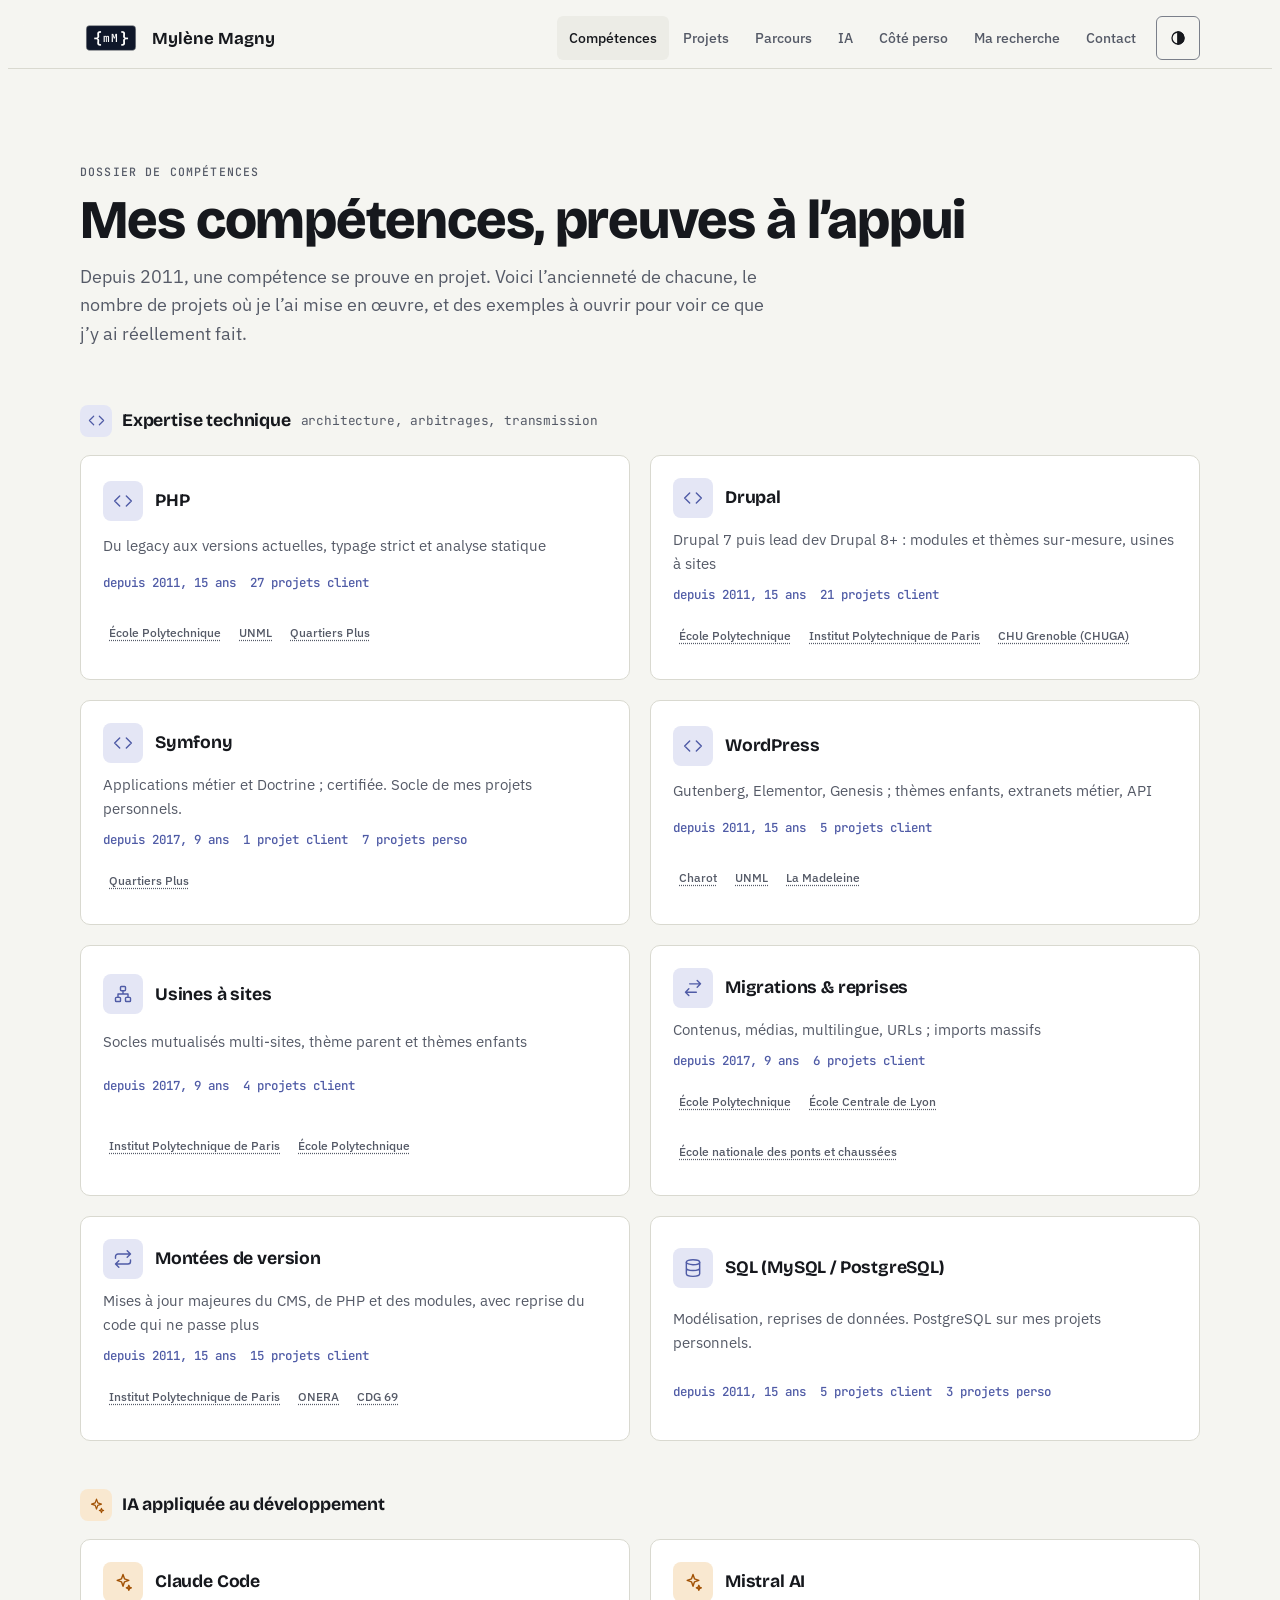
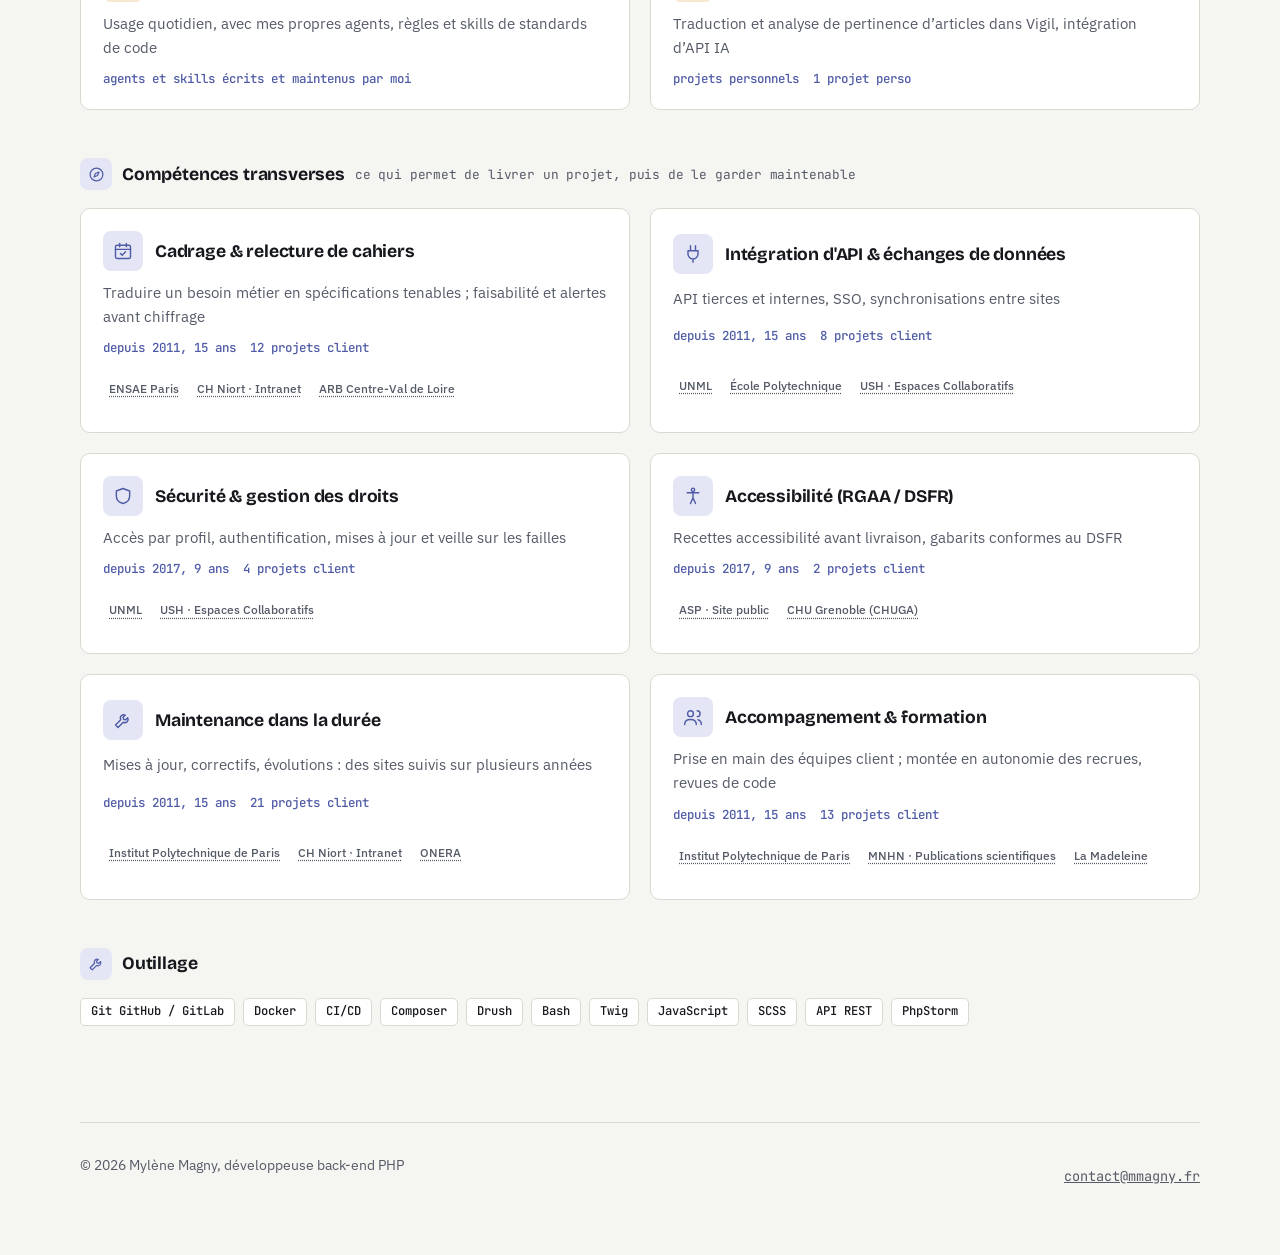
==== commit b6b9445b: "feat(site): RGAA, SEO et GEO, pré-rendu des listes, frise mobile du plus récent au plus ancien" ====
--- a/site/competences.html
+++ b/site/competences.html
@@ -77,6 +77,7 @@
     <title>Compétences · Mylène Magny</title>
     <meta name="description" content="Dossier de compétences de Mylène Magny : Drupal, PHP, Symfony, WordPress, et compétences transverses, avec l'ancienneté et les projets qui les prouvent." />
 
+    <meta name="robots" content="index, follow, max-image-preview:large">
     <link rel="canonical" href="https://mmagny.fr/competences.html">
 
     <!-- Partage social : mêmes règles que la page d'accueil, URL absolues. -->
@@ -128,12 +129,14 @@
         })();
     </script>
     <!-- End Matomo Code -->
+<script type="application/ld+json">{"@context": "https://schema.org", "@type": "BreadcrumbList", "itemListElement": [{"@type": "ListItem", "position": 1, "name": "Accueil", "item": "https://mmagny.fr/"}, {"@type": "ListItem", "position": 2, "name": "Compétences", "item": "https://mmagny.fr/competences.html"}]}</script>
+<script type="application/ld+json">{"@context": "https://schema.org", "@type": "WebPage", "name": "Compétences de Mylène Magny", "url": "https://mmagny.fr/competences.html", "inLanguage": "fr", "about": {"@id": "https://mmagny.fr/#mylene-magny"}}</script>
 </head>
 
 <body id="top">
 <a href="#contenu" class="skip">Aller au contenu</a>
 <header class="top"><div class="bar">
-  <a class="brand" href="./index.html#top" aria-label="Accueil"><svg class="logo" xmlns="http://www.w3.org/2000/svg" width="62" height="38" viewBox="0 0 1000 600" aria-hidden="true">
+  <a class="brand" href="/" aria-label="Mylène Magny, accueil"><svg class="logo" xmlns="http://www.w3.org/2000/svg" width="62" height="38" viewBox="0 0 1000 600" aria-hidden="true">
                 <g transform="translate(500,300)">
                     <rect x="-400" y="-200" width="800" height="400" rx="55" ry="55" fill="#0f172a"/>
                     <text x="-220" y="20" text-anchor="middle" dominant-baseline="middle" fill="#ffffff" font-size="250" font-weight="600" font-family="JetBrains Mono, Menlo, Consolas, monospace">{</text>
@@ -144,28 +147,60 @@
   <nav aria-label="Navigation">
     <a href="./competences.html" aria-current="page">Compétences</a>
     <a href="./projets.html">Projets</a>
-    <a href="./index.html#experiences">Parcours</a>
-    <a href="./index.html#ia">IA</a>
-    <a href="./index.html#projets-perso">Côté perso</a>
-    <a href="./index.html#recherche">Ma recherche</a>
-    <a href="./index.html#contact">Contact</a>
+    <a href="/#experiences">Parcours</a>
+    <a href="/#ia">IA</a>
+    <a href="/#projets-perso">Côté perso</a>
+    <a href="/#recherche">Ma recherche</a>
+    <a href="/#contact">Contact</a>
   </nav>
   <button class="theme" type="button" data-theme-toggle aria-label="Changer de thème" title="Changer de thème"><svg class="ic" viewBox="0 0 24 24" aria-hidden="true"><circle cx="12" cy="12" r="8"/><path d="M12 4v16"/><path d="M12 4a8 8 0 0 1 0 16z" fill="currentColor"/></svg></button>
 </div></header>
 
-<main class="wrap" id="contenu">
+<main class="wrap" id="contenu" tabindex="-1">
 <section style="border:0;padding-bottom:20px">
     <div class="head"><span class="label">Dossier de compétences</span><h1 style="font-size:clamp(2.2rem,5vw,3.4rem)">Mes compétences, preuves à l’appui</h1>
       <p class="lead">Depuis 2011, une compétence se prouve en projet. Voici l’ancienneté de chacune, le nombre de projets où je l’ai mise en œuvre, et des exemples à ouvrir pour voir ce que j’y ai réellement fait.</p></div>
   </section>
   <section style="border:0;padding-top:0">
-    <h3 class="sub" style="margin-top:0"><span class="tile sm" data-ic="code"></span>Expertise technique <span class="note">architecture, arbitrages, transmission</span></h3>
-    <div class="grid2" id="c-tech"></div>
-    <h3 class="sub"><span class="tile sm ia" data-ic="sparkles"></span>IA appliquée au développement</h3>
-    <div class="grid2" id="c-ia"></div>
-    <h3 class="sub"><span class="tile sm" data-ic="compass"></span>Compétences transverses <span class="note">ce qui permet de livrer un projet, puis de le garder maintenable</span></h3>
-    <div class="grid2" id="c-trans"></div>
-    <h3 class="sub"><span class="tile sm" data-ic="wrench"></span>Outillage</h3>
+    <h2 class="sub" style="margin-top:0"><span class="tile sm" data-ic="code"></span>Expertise technique <span class="note">architecture, arbitrages, transmission</span></h2>
+    <div class="grid2" id="c-tech"><!--prerender:c-tech--><article class="card skill"><div class="top"><span class="tile "><svg class="ic" viewBox="0 0 24 24" aria-hidden="true"><path d="m16 18 6-6-6-6M8 6l-6 6 6 6"></path></svg></span><h3>PHP</h3></div><p>Du legacy aux versions actuelles, typage strict et analyse statique</p>
+  <div class="meta"><span>depuis 2011, 15 ans</span><span>27 projets client</span></div>
+  <div class="links"><a href="projets.html#polytechnique">École Polytechnique</a><a href="projets.html#unml">UNML</a><a href="projets.html#quartiers-plus">Quartiers Plus</a></div></article><article class="card skill"><div class="top"><span class="tile "><svg class="ic" viewBox="0 0 24 24" aria-hidden="true"><path d="m16 18 6-6-6-6M8 6l-6 6 6 6"></path></svg></span><h3>Drupal</h3></div><p>Drupal 7 puis lead dev Drupal 8+ : modules et thèmes sur-mesure, usines à sites</p>
+  <div class="meta"><span>depuis 2011, 15 ans</span><span>21 projets client</span></div>
+  <div class="links"><a href="projets.html#polytechnique">École Polytechnique</a><a href="projets.html#ip-paris">Institut Polytechnique de Paris</a><a href="projets.html#chu-grenoble">CHU Grenoble (CHUGA)</a></div></article><article class="card skill"><div class="top"><span class="tile "><svg class="ic" viewBox="0 0 24 24" aria-hidden="true"><path d="m16 18 6-6-6-6M8 6l-6 6 6 6"></path></svg></span><h3>Symfony</h3></div><p>Applications métier et Doctrine ; certifiée. Socle de mes projets personnels.</p>
+  <div class="meta"><span>depuis 2017, 9 ans</span><span>1 projet client</span><span>7 projets perso</span></div>
+  <div class="links"><a href="projets.html#quartiers-plus">Quartiers Plus</a></div></article><article class="card skill"><div class="top"><span class="tile "><svg class="ic" viewBox="0 0 24 24" aria-hidden="true"><path d="m16 18 6-6-6-6M8 6l-6 6 6 6"></path></svg></span><h3>WordPress</h3></div><p>Gutenberg, Elementor, Genesis ; thèmes enfants, extranets métier, API</p>
+  <div class="meta"><span>depuis 2011, 15 ans</span><span>5 projets client</span></div>
+  <div class="links"><a href="projets.html#charot">Charot</a><a href="projets.html#unml">UNML</a><a href="projets.html#la-madeleine">La Madeleine</a></div></article><article class="card skill"><div class="top"><span class="tile "><svg class="ic" viewBox="0 0 24 24" aria-hidden="true"><rect x="9" y="3" width="6" height="5" rx="1"></rect><rect x="3" y="16" width="6" height="5" rx="1"></rect><rect x="15" y="16" width="6" height="5" rx="1"></rect><path d="M12 8v4M6 16v-4h12v4"></path></svg></span><h3>Usines à sites</h3></div><p>Socles mutualisés multi-sites, thème parent et thèmes enfants</p>
+  <div class="meta"><span>depuis 2017, 9 ans</span><span>4 projets client</span></div>
+  <div class="links"><a href="projets.html#ip-paris">Institut Polytechnique de Paris</a><a href="projets.html#polytechnique">École Polytechnique</a></div></article><article class="card skill"><div class="top"><span class="tile "><svg class="ic" viewBox="0 0 24 24" aria-hidden="true"><path d="M17 3l4 4-4 4M21 7H8M7 21l-4-4 4-4M3 17h13"></path></svg></span><h3>Migrations &amp; reprises</h3></div><p>Contenus, médias, multilingue, URLs ; imports massifs</p>
+  <div class="meta"><span>depuis 2017, 9 ans</span><span>6 projets client</span></div>
+  <div class="links"><a href="projets.html#polytechnique">École Polytechnique</a><a href="projets.html#centrale-lyon">École Centrale de Lyon</a><a href="projets.html#enpc">École nationale des ponts et chaussées</a></div></article><article class="card skill"><div class="top"><span class="tile "><svg class="ic" viewBox="0 0 24 24" aria-hidden="true"><path d="m17 2 4 4-4 4M3 11V9a3 3 0 0 1 3-3h15M7 22l-4-4 4-4M21 13v2a3 3 0 0 1-3 3H3"></path></svg></span><h3>Montées de version</h3></div><p>Mises à jour majeures du CMS, de PHP et des modules, avec reprise du code qui ne passe plus</p>
+  <div class="meta"><span>depuis 2011, 15 ans</span><span>15 projets client</span></div>
+  <div class="links"><a href="projets.html#ip-paris">Institut Polytechnique de Paris</a><a href="projets.html#onera">ONERA</a><a href="projets.html#cdg69">CDG 69</a></div></article><article class="card skill"><div class="top"><span class="tile "><svg class="ic" viewBox="0 0 24 24" aria-hidden="true"><ellipse cx="12" cy="5" rx="8" ry="3"></ellipse><path d="M4 5v14c0 1.700 3.600 3 8 3s8-1.300 8-3V5M4 12c0 1.700 3.600 3 8 3s8-1.300 8-3"></path></svg></span><h3>SQL (MySQL / PostgreSQL)</h3></div><p>Modélisation, reprises de données. PostgreSQL sur mes projets personnels.</p>
+  <div class="meta"><span>depuis 2011, 15 ans</span><span>5 projets client</span><span>3 projets perso</span></div>
+  </article><!--/prerender:c-tech--></div>
+    <h2 class="sub"><span class="tile sm ia" data-ic="sparkles"></span>IA appliquée au développement</h2>
+    <div class="grid2" id="c-ia"><!--prerender:c-ia--><article class="card skill"><div class="top"><span class="tile ia"><svg class="ic" viewBox="0 0 24 24" aria-hidden="true"><path d="M12 3l1.8 5.2L19 10l-5.2 1.8L12 17l-1.8-5.2L5 10l5.2-1.8zM19 16l.8 2.2L22 19l-2.2.8L19 22l-.8-2.2L16 19l2.2-.8z"></path></svg></span><h3>Claude Code</h3></div><p>Usage quotidien, avec mes propres agents, règles et skills de standards de code</p>
+  <div class="meta"><span>agents et skills écrits et maintenus par moi</span></div>
+  </article><article class="card skill"><div class="top"><span class="tile ia"><svg class="ic" viewBox="0 0 24 24" aria-hidden="true"><path d="M12 3l1.8 5.2L19 10l-5.2 1.8L12 17l-1.8-5.2L5 10l5.2-1.8zM19 16l.8 2.2L22 19l-2.2.8L19 22l-.8-2.2L16 19l2.2-.8z"></path></svg></span><h3>Mistral AI</h3></div><p>Traduction et analyse de pertinence d’articles dans Vigil, intégration d’API IA</p>
+  <div class="meta"><span>projets personnels</span><span>1 projet perso</span></div>
+  </article><!--/prerender:c-ia--></div>
+    <h2 class="sub"><span class="tile sm" data-ic="compass"></span>Compétences transverses <span class="note">ce qui permet de livrer un projet, puis de le garder maintenable</span></h2>
+    <div class="grid2" id="c-trans"><!--prerender:c-trans--><article class="card skill"><div class="top"><span class="tile "><svg class="ic" viewBox="0 0 24 24" aria-hidden="true"><rect x="3" y="5" width="18" height="16" rx="2"></rect><path d="M3 10h18M8 3v4M16 3v4m-7 8 2 2 4-4"></path></svg></span><h3>Cadrage &amp; relecture de cahiers</h3></div><p>Traduire un besoin métier en spécifications tenables ; faisabilité et alertes avant chiffrage</p>
+  <div class="meta"><span>depuis 2011, 15 ans</span><span>12 projets client</span></div>
+  <div class="links"><a href="projets.html#ensae">ENSAE Paris</a><a href="projets.html#ch-niort-intranet">CH Niort · Intranet</a><a href="projets.html#arb-cvl">ARB Centre-Val de Loire</a></div></article><article class="card skill"><div class="top"><span class="tile "><svg class="ic" viewBox="0 0 24 24" aria-hidden="true"><path d="M9 2v6M15 2v6M6 8h12v4a6 6 0 0 1-12 0zM12 18v4"></path></svg></span><h3>Intégration d'API &amp; échanges de données</h3></div><p>API tierces et internes, SSO, synchronisations entre sites</p>
+  <div class="meta"><span>depuis 2011, 15 ans</span><span>8 projets client</span></div>
+  <div class="links"><a href="projets.html#unml">UNML</a><a href="projets.html#polytechnique">École Polytechnique</a><a href="projets.html#ush-collab">USH · Espaces Collaboratifs</a></div></article><article class="card skill"><div class="top"><span class="tile "><svg class="ic" viewBox="0 0 24 24" aria-hidden="true"><path d="M12 3 4 6v6c0 5 3.5 8 8 9 4.5-1 8-4 8-9V6z"></path></svg></span><h3>Sécurité &amp; gestion des droits</h3></div><p>Accès par profil, authentification, mises à jour et veille sur les failles</p>
+  <div class="meta"><span>depuis 2017, 9 ans</span><span>4 projets client</span></div>
+  <div class="links"><a href="projets.html#unml">UNML</a><a href="projets.html#ush-collab">USH · Espaces Collaboratifs</a></div></article><article class="card skill"><div class="top"><span class="tile "><svg class="ic" viewBox="0 0 24 24" aria-hidden="true"><circle cx="12" cy="4.5" r="2"></circle><path d="M5 8h14M12 8v6m0 0-3 7m3-7 3 7"></path></svg></span><h3>Accessibilité (RGAA / DSFR)</h3></div><p>Recettes accessibilité avant livraison, gabarits conformes au DSFR</p>
+  <div class="meta"><span>depuis 2017, 9 ans</span><span>2 projets client</span></div>
+  <div class="links"><a href="projets.html#asp-public">ASP · Site public</a><a href="projets.html#chu-grenoble">CHU Grenoble (CHUGA)</a></div></article><article class="card skill"><div class="top"><span class="tile "><svg class="ic" viewBox="0 0 24 24" aria-hidden="true"><path d="M14.7 6.3a4 4 0 0 0-5.4 5.4L3 18l3 3 6.3-6.3a4 4 0 0 0 5.4-5.4l-2.500 2.500-2.500-.7-.7-2.500z"></path></svg></span><h3>Maintenance dans la durée</h3></div><p>Mises à jour, correctifs, évolutions : des sites suivis sur plusieurs années</p>
+  <div class="meta"><span>depuis 2011, 15 ans</span><span>21 projets client</span></div>
+  <div class="links"><a href="projets.html#ip-paris">Institut Polytechnique de Paris</a><a href="projets.html#ch-niort-intranet">CH Niort · Intranet</a><a href="projets.html#onera">ONERA</a></div></article><article class="card skill"><div class="top"><span class="tile "><svg class="ic" viewBox="0 0 24 24" aria-hidden="true"><circle cx="9" cy="8" r="3.5"></circle><path d="M2 21c0-4 3-6 7-6s7 2 7 6M17 4.5a3.5 3.5 0 0 1 0 7M22 21c0-3-1.5-5-4-5.7"></path></svg></span><h3>Accompagnement &amp; formation</h3></div><p>Prise en main des équipes client ; montée en autonomie des recrues, revues de code</p>
+  <div class="meta"><span>depuis 2011, 15 ans</span><span>13 projets client</span></div>
+  <div class="links"><a href="projets.html#ip-paris">Institut Polytechnique de Paris</a><a href="projets.html#mnhn">MNHN · Publications scientifiques</a><a href="projets.html#la-madeleine">La Madeleine</a></div></article><!--/prerender:c-trans--></div>
+    <h2 class="sub"><span class="tile sm" data-ic="wrench"></span>Outillage</h2>
     <div class="tags"><span class="chip">Git GitHub / GitLab</span><span class="chip">Docker</span><span class="chip">CI/CD</span><span class="chip">Composer</span><span class="chip">Drush</span><span class="chip">Bash</span><span class="chip">Twig</span><span class="chip">JavaScript</span><span class="chip">SCSS</span><span class="chip">API REST</span><span class="chip">PhpStorm</span></div>
   </section>
 
--- a/site/assets/css/site.css
+++ b/site/assets/css/site.css
@@ -5,7 +5,7 @@
   --php:#4F5BA6; --php-soft:#E4E6F5;
   --ia:#A25205; --ia-soft:#F9E8D0;
   --ok:#2F7D4F;
-  --term:#12141A; --term-fg:#D6D9E0; --term-dim:#7C8393;
+  --term:#12141A; --term-fg:#D6D9E0; --term-dim:#7C8393; --ctl:#7A7F8A;
   --f-display:"Bricolage Grotesque",system-ui,sans-serif;
   --f-body:"IBM Plex Sans",system-ui,sans-serif;
   --f-mono:"JetBrains Mono",ui-monospace,Menlo,monospace;
@@ -14,12 +14,12 @@
   --bg:#0E1015; --surface:#151821; --surface2:#1B1F2A; --line:#272C39;
   --fg:#ECEDF1; --muted:#9AA0AE; --php:#9AA6F2; --php-soft:#1F2442;
   --ia:#F0A449; --ia-soft:#33260F; --ok:#6CCB92;
-  --term:#0A0B0F; --term-fg:#D6D9E0; --term-dim:#6D7485; color-scheme:dark}}
+  --term:#0A0B0F; --term-fg:#D6D9E0; --term-dim:#8A91A2; --ctl:#6B7385; color-scheme:dark}}
 :root[data-theme="dark"]{
   --bg:#0E1015; --surface:#151821; --surface2:#1B1F2A; --line:#272C39;
   --fg:#ECEDF1; --muted:#9AA0AE; --php:#9AA6F2; --php-soft:#1F2442;
   --ia:#F0A449; --ia-soft:#33260F; --ok:#6CCB92;
-  --term:#0A0B0F; --term-fg:#D6D9E0; --term-dim:#6D7485; color-scheme:dark}
+  --term:#0A0B0F; --term-fg:#D6D9E0; --term-dim:#8A91A2; --ctl:#6B7385; color-scheme:dark}
 
 *{box-sizing:border-box}
 body{background:var(--bg);color:var(--fg);font:400 16px/1.6 var(--f-body);padding-block:0;
@@ -56,7 +56,7 @@
 nav a,.theme{font:500 .88rem var(--f-body);text-decoration:none;padding:0 12px;border-radius:6px;color:var(--muted);min-height:44px;display:inline-flex;align-items:center;white-space:nowrap}
 nav a:hover{color:var(--fg)}
 nav a[aria-current="page"]{color:var(--fg);background:var(--surface2)}
-.theme{border:1px solid var(--line);background:none;cursor:pointer;color:var(--fg)}
+.theme{border:1px solid var(--ctl);background:none;cursor:pointer;color:var(--fg)}
 @media(max-width:900px){.bar{flex-wrap:wrap;padding-block:4px}nav{order:3;width:100%;overflow-x:auto}}
 
 .btn{display:inline-flex;align-items:center;gap:8px;min-height:48px;padding:0 20px;border-radius:6px;font:600 .95rem var(--f-body);text-decoration:none;border:1px solid var(--fg);cursor:pointer;background:none;color:var(--fg)}
@@ -75,8 +75,8 @@
 .term .tb{display:flex;align-items:center;gap:7px;padding:10px 14px;border-bottom:1px solid #ffffff14;color:var(--term-dim);font-size:.74rem}
 .term .tb b{width:9px;height:9px;border-radius:50%;background:#ffffff25;display:inline-block}
 .term .tb span{margin-left:8px;flex:1}
-.term .tb button{background:none;border:1px solid #ffffff25;color:var(--term-dim);border-radius:5px;font:inherit;padding:0 10px;min-height:44px;cursor:pointer;margin-block:-8px}
-.term pre{margin:0;padding:16px 18px;overflow-x:auto;font:inherit;white-space:pre;min-height:11.5em}
+.term .tb button{background:none;border:1px solid #ffffff66;color:var(--term-dim);border-radius:5px;font:inherit;padding:0 10px;min-height:44px;cursor:pointer;margin-block:-8px}
+.term pre{margin:0;padding:16px 18px;font:inherit;white-space:pre-wrap;overflow-wrap:anywhere;min-height:11.5em}
 .tk{color:#9AA6F2}.ts{color:#8FD6A8}.tc{color:var(--term-dim)}.ta{color:#F0A449}
 
 .hero{padding-block:64px 56px;border:0;display:grid;grid-template-columns:1.1fr .9fr;gap:48px;align-items:center}
@@ -162,7 +162,7 @@
 
 /* page projets : liste + panneau */
 .filters{display:flex;flex-wrap:wrap;gap:8px;margin-bottom:12px;align-items:center}
-.filters button,.filters input{font:500 .84rem var(--f-mono);min-height:44px;padding:0 14px;border-radius:6px;border:1px solid var(--line);background:var(--surface);color:var(--fg)}
+.filters button,.filters input{font:500 .84rem var(--f-mono);min-height:44px;padding:0 14px;border-radius:6px;border:1px solid var(--ctl);background:var(--surface);color:var(--fg)}
 .filters button{cursor:pointer;display:inline-flex;align-items:center;gap:8px}
 .filters button[aria-pressed="true"]{background:var(--fg);color:var(--bg);border-color:var(--fg)}
 .filters input{min-width:200px;flex:1;max-width:320px}
@@ -184,7 +184,7 @@
 
 dialog{border:1px solid var(--line);border-radius:12px;background:var(--surface);color:var(--fg);padding:0;width:min(760px,calc(100vw - 24px));max-height:calc(100vh - 32px);overflow:auto}
 dialog::backdrop{background:#000a}
-dialog .x{position:sticky;top:0;float:right;margin:10px;min-width:44px;min-height:44px;border-radius:6px;border:1px solid var(--line);background:var(--surface);color:var(--fg);cursor:pointer;z-index:2}
+dialog .x{position:sticky;top:0;float:right;margin:10px;min-width:44px;min-height:44px;border-radius:6px;border:1px solid var(--ctl);background:var(--surface);color:var(--fg);cursor:pointer;z-index:2}
 
 .view{display:none}.view.on{display:block}
 @media(prefers-reduced-motion:no-preference){.view.on{animation:in .35s ease both}@keyframes in{from{opacity:0;transform:translateY(6px)}to{opacity:1;transform:none}}}
@@ -223,7 +223,8 @@
 
 /* pastille « disponible » qui clignote, sauf si l'on préfère moins d'animation */
 @keyframes blink{0%,100%{opacity:1;box-shadow:0 0 0 4px color-mix(in srgb,var(--ok) 25%,transparent)}50%{opacity:.3;box-shadow:0 0 0 8px transparent}}
-@media(prefers-reduced-motion:no-preference){.avail::before{animation:blink 1.6s ease-in-out infinite}}
+/* RGAA 13.8 : un clignotement automatique s'arrête en moins de 5 s */
+@media(prefers-reduced-motion:no-preference){.avail::before{animation:blink 1.5s ease-in-out 3}}
 .nw,.facts b{white-space:nowrap}
 .theme{min-width:44px;justify-content:center;padding:0}
 .theme .ic{width:18px;height:18px}
@@ -237,7 +238,8 @@
 .frise li::after{content:"";position:absolute;top:2px;left:0;width:14px;height:14px;border-radius:50%;background:var(--php);box-shadow:0 0 0 4px var(--bg)}
 .frise .yr{display:block;font:500 .8rem var(--f-mono);color:var(--php);margin-bottom:6px}
 .frise p{color:var(--muted);font-size:.9rem;margin-top:4px}
-@media(max-width:760px){.frise{grid-template-columns:1fr;border-left:2px solid var(--line);margin-left:6px}.frise li{padding:0 0 26px 24px}.frise li:last-child{padding-bottom:0}.frise li::before{display:none}.frise li::after{top:4px;left:-8px}}
+/* mobile : frise verticale, du plus récent (en haut) au plus ancien */
+@media(max-width:760px){.frise{display:flex;flex-direction:column-reverse;border-left:2px solid var(--line);margin-left:6px}.frise li{padding:0 0 26px 24px}.frise li:first-child{padding-bottom:0}.frise li::before{display:none}.frise li::after{top:4px;left:-8px}}
 
 /* filigrane Claude dans le bloc IA */
 .ia-band{overflow:hidden}
@@ -253,9 +255,12 @@
 /* fenêtre de projet : navigation précédent / suivant */
 .pnav{position:sticky;bottom:0;display:flex;align-items:center;justify-content:space-between;gap:12px;padding:10px 16px;background:var(--surface);border-top:1px solid var(--line);font:500 .85rem var(--f-mono);color:var(--muted)}
 .pnav:empty{display:none}
-.pnav button{min-height:44px;padding:0 16px;display:inline-flex;align-items:center;gap:8px;border:1px solid var(--line);border-radius:6px;background:var(--surface);color:var(--fg);font:500 .88rem var(--f-body);cursor:pointer}
+.pnav button{min-height:44px;padding:0 16px;display:inline-flex;align-items:center;gap:8px;border:1px solid var(--ctl);border-radius:6px;background:var(--surface);color:var(--fg);font:500 .88rem var(--f-body);cursor:pointer}
 .pnav button:hover{border-color:var(--php)}
 .pnav button:first-child .ic{transform:scaleX(-1)}
 /* trois blocs « Ma recherche » de même gabarit, pastilles en pied */
 .rech .card p{font-size:.95rem}
 .rech .stackrow{margin-top:auto}
+
+.sub{font:700 1.1rem/1.1 var(--f-display);letter-spacing:-.01em}
+.term .tb{color:var(--term-dim)}
